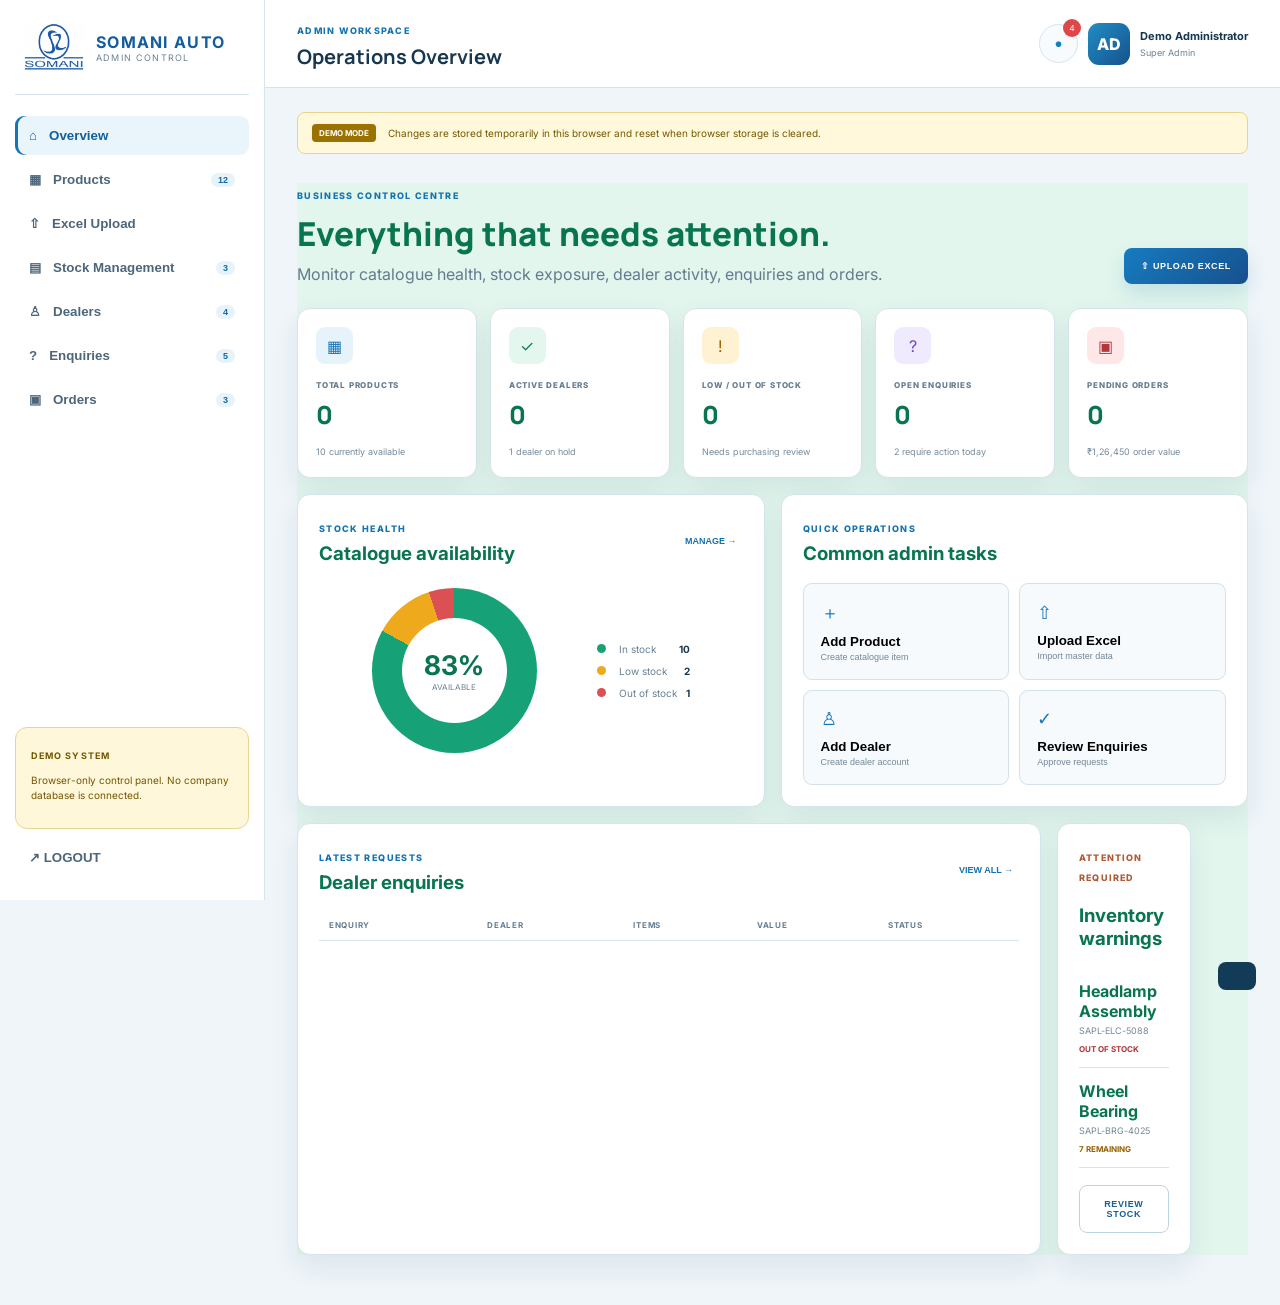
==== admin-dashboard.html @ 0837ea48 "Launch Somani Auto parts portal with dealer and admin dashboards" ====
<!doctype html><html lang="en"><head><meta charset="UTF-8"><meta name="viewport" content="width=device-width,initial-scale=1"><meta name="theme-color" content="#ffffff"><title>Admin Dashboard | Somani Auto</title><link rel="stylesheet" href="admin-dashboard.css?v=20261022-1"></head><body>
<aside class="sidebar" id="sidebar"><div class="brand"><img src="assets/images/somani-logo.png"><div><b>SOMANI AUTO</b><small>ADMIN CONTROL</small></div></div><nav id="nav"><button class="active" data-view="overview">⌂ <span>Overview</span></button><button data-view="products">▦ <span>Products</span><i>12</i></button><button data-view="excel">⇧ <span>Excel Upload</span></button><button data-view="stock">▤ <span>Stock Management</span><i>3</i></button><button data-view="dealers">♙ <span>Dealers</span><i>4</i></button><button data-view="enquiries">? <span>Enquiries</span><i>5</i></button><button data-view="orders">▣ <span>Orders</span><i>3</i></button></nav><div class="system"><b>DEMO SYSTEM</b><p>Browser-only control panel. No company database is connected.</p></div><button id="logout" class="logout">↗ LOGOUT</button></aside>
<div class="app"><header><button id="menu" class="menu">☰</button><div><small>ADMIN WORKSPACE</small><h1 id="title">Operations Overview</h1></div><div class="headRight"><button class="notification">●<i>4</i></button><div class="avatar">AD</div><div class="adminName"><b>Demo Administrator</b><span>Super Admin</span></div></div></header><main><div class="notice"><b>DEMO MODE</b><span>Changes are stored temporarily in this browser and reset when browser storage is cleared.</span></div>
<section id="overview" class="view active"><div class="viewHead"><div><span>BUSINESS CONTROL CENTRE</span><h2>Everything that needs attention.</h2><p>Monitor catalogue health, stock exposure, dealer activity, enquiries and orders.</p></div><button class="primary" data-open="excel">⇧ UPLOAD EXCEL</button></div><div class="kpis"><article><i class="blue">▦</i><span>TOTAL PRODUCTS</span><b id="kProducts">0</b><small>10 currently available</small></article><article><i class="green">✓</i><span>ACTIVE DEALERS</span><b id="kDealers">0</b><small>1 dealer on hold</small></article><article><i class="amber">!</i><span>LOW / OUT OF STOCK</span><b id="kStock">0</b><small>Needs purchasing review</small></article><article><i class="violet">?</i><span>OPEN ENQUIRIES</span><b id="kEnquiries">0</b><small>2 require action today</small></article><article><i class="red">▣</i><span>PENDING ORDERS</span><b id="kOrders">0</b><small>₹1,26,450 order value</small></article></div><div class="dashGrid"><article class="panel"><div class="panelHead"><div><span>STOCK HEALTH</span><h3>Catalogue availability</h3></div><button class="textBtn" data-open="stock">MANAGE →</button></div><div class="donutWrap"><div class="donut"><div><b>83%</b><span>AVAILABLE</span></div></div><div class="legend"><p><i class="lgGreen"></i><span>In stock</span><b>10</b></p><p><i class="lgAmber"></i><span>Low stock</span><b>2</b></p><p><i class="lgRed"></i><span>Out of stock</span><b>1</b></p></div></div></article><article class="panel"><div class="panelHead"><div><span>QUICK OPERATIONS</span><h3>Common admin tasks</h3></div></div><div class="quick"><button data-open="products"><i>＋</i><b>Add Product</b><span>Create catalogue item</span></button><button data-open="excel"><i>⇧</i><b>Upload Excel</b><span>Import master data</span></button><button data-open="dealers"><i>♙</i><b>Add Dealer</b><span>Create dealer account</span></button><button data-open="enquiries"><i>✓</i><b>Review Enquiries</b><span>Approve requests</span></button></div></article></div><div class="lower"><article class="panel"><div class="panelHead"><div><span>LATEST REQUESTS</span><h3>Dealer enquiries</h3></div><button class="textBtn" data-open="enquiries">VIEW ALL →</button></div><div class="tableWrap"><table><thead><tr><th>ENQUIRY</th><th>DEALER</th><th>ITEMS</th><th>VALUE</th><th>STATUS</th></tr></thead><tbody id="recentEnquiries"></tbody></table></div></article><article class="panel alertPanel"><span>ATTENTION REQUIRED</span><h3>Inventory warnings</h3><div class="alert"><b>Headlamp Assembly</b><small>SAPL-ELC-5088</small><strong>OUT OF STOCK</strong></div><div class="alert"><b>Wheel Bearing</b><small>SAPL-BRG-4025</small><strong class="low">7 REMAINING</strong></div><button class="secondary full" data-open="stock">REVIEW STOCK</button></article></div></section>
<section id="products" class="view"><div class="viewHead"><div><span>CATALOGUE MANAGEMENT</span><h2>Products</h2><p>Search, add, edit and control product visibility.</p></div><button id="addProduct" class="primary">+ ADD PRODUCT</button></div><div class="panel"><div class="toolbar"><input id="productSearch" placeholder="Search part number, name or category..."><select id="productStatus"><option>All Statuses</option><option>Active</option><option>Inactive</option></select></div><div class="tableWrap"><table><thead><tr><th>IMAGE</th><th>PART NUMBER</th><th>PRODUCT</th><th>CATEGORY</th><th>DEALER PRICE</th><th>STOCK</th><th>STATUS</th><th>ACTION</th></tr></thead><tbody id="productTable"></tbody></table></div></div></section>
<section id="excel" class="view"><div class="viewHead"><div><span>CONTROLLED DATA IMPORT</span><h2>Excel Upload</h2><p>Import products and stock using the standard Somani Auto workbook.</p></div><a class="secondary download" href="Somani_Auto_Master_Data_Template.xlsx" download>↓ DOWNLOAD TEMPLATE</a></div><div class="uploadGrid"><article class="panel uploadCard"><div class="uploadIcon">⇧</div><h3>Upload master workbook</h3><p>Select <b>Somani_Auto_Master_Data_Template.xlsx</b>. The demonstration validates filename, file type and size before showing a preview.</p><input type="file" id="excelFile" accept=".xlsx,.xls"><label for="excelFile" class="primary">CHOOSE EXCEL FILE</label><small>Maximum demo file size: 10 MB</small></article><article class="panel"><div class="panelHead"><div><span>WORKFLOW</span><h3>Import process</h3></div></div><ol class="steps"><li><b>Choose file</b><span>Select the approved template.</span></li><li><b>Validate structure</b><span>Required sheets and columns are checked in production.</span></li><li><b>Review preview</b><span>Valid and rejected records are separated.</span></li><li><b>Apply update</b><span>Approved records update the database.</span></li></ol></article></div><div id="uploadResult" class="panel result hidden"></div></section>
<section id="stock" class="view"><div class="viewHead"><div><span>INVENTORY CONTROL</span><h2>Stock Management</h2><p>Review availability, reserved quantities and reorder exposure.</p></div><button class="secondary" data-open="excel">⇧ BULK UPDATE</button></div><div class="panel"><div class="toolbar"><input id="stockSearch" placeholder="Search stock..."><select id="stockFilter"><option>All Stock</option><option>Low Stock</option><option>Out of Stock</option></select></div><div class="tableWrap"><table><thead><tr><th>PART NUMBER</th><th>PRODUCT</th><th>AVAILABLE</th><th>RESERVED</th><th>FREE STOCK</th><th>REORDER LEVEL</th><th>LOCATION</th><th>HEALTH</th></tr></thead><tbody id="stockTable"></tbody></table></div></div></section>
<section id="dealers" class="view"><div class="viewHead"><div><span>ACCOUNT MANAGEMENT</span><h2>Dealers</h2><p>Manage dealer accounts, credit limits and assigned salespeople.</p></div><button id="addDealer" class="primary">+ ADD DEALER</button></div><div id="dealerCards" class="dealerGrid"></div></section>
<section id="enquiries" class="view"><div class="viewHead"><div><span>SALES REQUESTS</span><h2>Enquiries</h2><p>Review, approve and convert dealer requests into orders.</p></div></div><div class="panel"><div class="tableWrap"><table><thead><tr><th>ENQUIRY</th><th>DATE</th><th>DEALER</th><th>ITEMS</th><th>VALUE</th><th>STATUS</th><th>ACTIONS</th></tr></thead><tbody id="enquiryTable"></tbody></table></div></div></section>
<section id="orders" class="view"><div class="viewHead"><div><span>FULFILMENT</span><h2>Order Processing</h2><p>Update dispatch, back-order and delivery statuses.</p></div></div><div class="panel"><div class="orderRow"><div><b>ORD-2026-1004</b><span>Shree Balaji Auto Parts • ₹7,840</span></div><select><option>In Transit</option><option>Delivered</option><option>Back Ordered</option></select><input type="date" value="2026-10-22"><button class="primary saveOrder">SAVE</button></div><div class="orderRow"><div><b>ORD-2026-1003</b><span>Central Truck Spares • ₹14,550</span></div><select><option>Pending Approval</option><option>Confirmed</option><option>Cancelled</option></select><input type="date" value="2026-10-27"><button class="primary saveOrder">SAVE</button></div></div></section>
</main></div>
<div id="modal" class="modal"><div class="modalBox"><button id="closeModal">×</button><div id="modalContent"></div></div></div><div id="toast"></div><script src="admin-dashboard.js?v=20261022-1"></script></body></html>
---- admin-dashboard.css ----
@import url("https://fonts.googleapis.com/css2?family=Inter:wght@400;500;600;700;800&family=Manrope:wght@600;700;800&display=swap");:root{--blue:#126db1;--navy:#0c2b47;--text:#173650;--muted:#637b8f;--line:#d6e4ec;--bg:#eff5f9;--green:#087c57;--amber:#996400;--red:#ae383b;--shadow:0 12px 28px rgba(29,70,98,.09)}*{box-sizing:border-box}body{margin:0;background:var(--bg);color:var(--text);font-family:Inter,Arial,sans-serif}.sidebar{position:fixed;inset:0 auto 0 0;width:265px;background:#fff;border-right:1px solid var(--line);padding:23px 15px;display:flex;flex-direction:column;z-index:30}.brand{display:flex;align-items:center;gap:11px;padding:0 8px 22px;border-bottom:1px solid var(--line)}.brand img{width:62px}.brand b,.brand small{display:block}.brand b{color:#145e9e;letter-spacing:.08em}.brand small{color:#6b8295;font-size:9px;letter-spacing:.13em}.sidebar nav{display:grid;gap:5px;padding:21px 0}.sidebar nav button,.logout{border:0;background:none;color:#4c667b;padding:12px 14px;border-radius:9px;font-weight:700;text-align:left;cursor:pointer;display:flex;align-items:center;gap:12px}.sidebar nav button span{flex:1}.sidebar nav button i{font-style:normal;background:#e7f3fa;color:#146aa8;padding:2px 7px;border-radius:15px;font-size:9px}.sidebar nav button.active,.sidebar nav button:hover{background:#eaf5fb;color:#0e609e;box-shadow:inset 3px 0 #1576b7}.system{margin-top:auto;background:#fff7d9;border:1px solid #ead491;color:#715700;border-radius:12px;padding:15px}.system b{font-size:9px;letter-spacing:.12em}.system p{font-size:10px;line-height:1.5}.logout{margin-top:9px}.app{margin-left:265px}.app>header{height:88px;background:#fff;border-bottom:1px solid var(--line);padding:0 32px;display:flex;align-items:center;justify-content:space-between;position:sticky;top:0;z-index:20}.app>header small{font-size:9px;color:#1475b5;font-weight:800;letter-spacing:.14em}.app>header h1{font:700 20px Manrope;margin:5px 0 0}.headRight{display:flex;align-items:center;gap:10px}.notification{width:39px;height:39px;border:1px solid var(--line);background:#f8fbfd;color:#1680bd;border-radius:50%;position:relative}.notification i{position:absolute;right:-4px;top:-6px;background:#df4649;color:#fff;border-radius:50%;width:18px;height:18px;font-style:normal;font-size:9px;display:grid;place-items:center}.avatar{width:42px;height:42px;background:linear-gradient(135deg,#218dc5,#15528c);color:#fff;border-radius:11px;display:grid;place-items:center;font-weight:800}.adminName b,.adminName span{display:block}.adminName b{font-size:11px}.adminName span{font-size:9px;color:#6d8293;margin-top:4px}.menu{display:none}main{padding:24px 32px 50px;max-width:1600px;margin:auto}.notice{display:flex;gap:12px;align-items:center;padding:11px 14px;background:#fff8db;color:#745800;border:1px solid #ead38c;border-radius:8px;font-size:10px}.notice b{background:#9b7200;color:#fff;padding:4px 7px;border-radius:4px;font-size:8px}.view{display:none}.view.active{display:block}.viewHead{display:flex;align-items:end;justify-content:space-between;gap:20px;margin:29px 0 24px}.viewHead span,.panelHead span{font-size:9px;color:#1473b3;letter-spacing:.15em;font-weight:800}.viewHead h2{font:800 33px Manrope;margin:8px 0}.viewHead p{color:var(--muted);margin:0}.primary,.secondary{border:0;border-radius:8px;padding:13px 17px;font-weight:800;font-size:9px;letter-spacing:.07em;cursor:pointer}.primary{color:#fff;background:linear-gradient(135deg,#167cc0,#17508e);box-shadow:0 9px 20px #166bad29}.secondary{color:#155e96;background:#fff;border:1px solid #bcd4e2;text-decoration:none}.full{width:100%}.kpis{display:grid;grid-template-columns:repeat(5,1fr);gap:13px}.kpis article{background:#fff;border:1px solid var(--line);border-radius:13px;padding:18px;box-shadow:var(--shadow)}.kpis i{width:37px;height:37px;border-radius:9px;display:grid;place-items:center;font-style:normal;margin-bottom:16px;background:#e6f3fb;color:#1473b2}.kpis i.green{background:#e3f7ee;color:var(--green)}.kpis i.amber{background:#fff2d2;color:var(--amber)}.kpis i.violet{background:#f0eaff;color:#6d4ab2}.kpis i.red{background:#ffe7e7;color:var(--red)}.kpis span{font-size:8px;color:#657d90;letter-spacing:.1em;font-weight:800;display:block}.kpis b{font:800 25px Manrope;display:block;margin:7px 0}.kpis small{color:#768b9b;font-size:9px}.dashGrid,.lower,.uploadGrid{display:grid;grid-template-columns:1fr 1fr;gap:16px;margin-top:16px}.lower{grid-template-columns:1.3fr .7fr}.panel{background:#fff;border:1px solid var(--line);border-radius:13px;padding:21px;box-shadow:var(--shadow)}.panelHead{display:flex;justify-content:space-between;gap:18px}.panelHead h3{margin:6px 0 0}.textBtn{border:0;background:none;color:#1471af;font-size:9px;font-weight:800;cursor:pointer}.donutWrap{display:flex;align-items:center;justify-content:space-around;padding:23px}.donut{width:165px;height:165px;border-radius:50%;background:conic-gradient(#16a276 0 83%,#efa91d 83% 95%,#db5052 95%);display:grid;place-items:center}.donut:before{content:"";width:105px;height:105px;background:#fff;border-radius:50%;position:absolute}.donut>div{position:relative;text-align:center}.donut b,.donut span{display:block}.donut b{font-size:27px}.donut span{font-size:8px;color:#6d8395}.legend p{display:grid;grid-template-columns:13px 1fr auto;gap:9px;align-items:center;font-size:10px;color:#668094}.legend p i{width:9px;height:9px;border-radius:50%;background:#16a276}.legend p i.lgAmber{background:#efa91d}.legend p i.lgRed{background:#db5052}.legend p b{color:#173750}.quick{display:grid;grid-template-columns:1fr 1fr;gap:10px;margin-top:18px}.quick button{border:1px solid #d2e2eb;background:#f6fafd;padding:17px;border-radius:9px;text-align:left;cursor:pointer}.quick button:hover{border-color:#66afd5;background:#edf8fc}.quick i,.quick b,.quick span{display:block}.quick i{font-style:normal;color:#1576b6;font-size:18px}.quick b{margin:9px 0 3px}.quick span{font-size:9px;color:#728798}.tableWrap{overflow:auto;margin-top:16px}table{border-collapse:collapse;width:100%;min-width:700px}th{text-align:left;color:#657d90;font-size:8px;letter-spacing:.09em;padding:10px;border-bottom:1px solid var(--line)}td{padding:12px 10px;border-bottom:1px solid #e5edf2;color:#3d586e;font-size:10px}td b{color:#173650}.badge{display:inline-block;padding:5px 8px;border-radius:15px;font-size:8px;font-weight:800}.active,.approved,.converted{background:#e2f6ed;color:#087450}.review,.new{background:#fff0cd;color:#815700}.hold,.out{background:#ffe5e4;color:#a63134}.alertPanel>span{font-size:9px;color:#b15a34;letter-spacing:.13em;font-weight:800}.alert{padding:13px 0;border-bottom:1px solid var(--line)}.alert b,.alert small,.alert strong{display:block}.alert small{color:#738796;font-size:9px;margin:4px 0 8px}.alert strong{color:#b03537;font-size:8px}.alert strong.low{color:#956000}.alertPanel button{margin-top:17px}.toolbar{display:flex;gap:10px}.toolbar input,.toolbar select,.orderRow input,.orderRow select{padding:12px;border:1px solid #c5d9e5;background:#f9fcfd;border-radius:7px;color:#3d586d}.toolbar input{flex:1}.thumb{width:45px;height:45px;object-fit:cover;border-radius:7px}.tinyBtn{border:1px solid #bfd5e3;background:#f3f9fc;color:#126ca9;border-radius:6px;padding:7px 9px;font-size:8px;font-weight:800;cursor:pointer}.uploadCard{text-align:center;padding:42px}.uploadIcon{font-size:38px;color:#1576b6}.uploadCard p{color:var(--muted);font-size:11px;line-height:1.7}.uploadCard input{display:none}.uploadCard label{display:inline-block;margin:15px}.uploadCard small{display:block;color:#7a8c9a;font-size:9px}.steps{list-style:none;padding:0}.steps li{position:relative;padding:7px 0 18px 45px}.steps li:before{content:counter(list-item);position:absolute;left:0;top:3px;width:30px;height:30px;border-radius:50%;background:#e7f4fb;color:#1270ae;display:grid;place-items:center;font-weight:800}.steps b,.steps span{display:block}.steps span{color:var(--muted);font-size:10px;margin-top:4px}.result{margin-top:16px}.result.hidden{display:none}.resultGrid{display:grid;grid-template-columns:repeat(3,1fr);gap:12px}.resultGrid div{background:#f4f9fc;border:1px solid #d3e2eb;border-radius:9px;padding:16px}.resultGrid b,.resultGrid span{display:block}.resultGrid b{font-size:22px}.resultGrid span{font-size:9px;color:#6b8193;margin-top:4px}.dealerGrid{display:grid;grid-template-columns:repeat(2,1fr);gap:15px}.dealerCard{background:#fff;border:1px solid var(--line);border-radius:13px;padding:20px;box-shadow:var(--shadow)}.dealerCard .dHead{display:flex;justify-content:space-between}.dealerCard h3{margin:0}.dealerCard p{color:var(--muted);font-size:10px}.dealerStats{display:grid;grid-template-columns:1fr 1fr;gap:10px;margin:17px 0}.dealerStats div{background:#f4f9fc;padding:13px;border-radius:8px}.dealerStats span,.dealerStats b{display:block}.dealerStats span{font-size:8px;color:#6b8193}.dealerStats b{font-size:14px;margin-top:5px}.dealerActions{display:flex;gap:8px}.orderRow{display:grid;grid-template-columns:1fr 190px 160px 80px;gap:12px;align-items:center;padding:17px;border-bottom:1px solid var(--line)}.orderRow div b,.orderRow div span{display:block}.orderRow div span{color:var(--muted);font-size:10px;margin-top:5px}.modal{display:none;position:fixed;inset:0;background:#0a2b466b;backdrop-filter:blur(5px);z-index:60;place-items:center}.modal.show{display:grid}.modalBox{width:min(540px,94%);max-height:90vh;overflow:auto;background:#fff;border-radius:15px;padding:28px;position:relative;box-shadow:0 35px 90px #0c2e4860}.modalBox>button{position:absolute;right:14px;top:10px;border:0;background:none;font-size:27px;color:#173b58}.modalBox h2{margin-top:0}.formGrid{display:grid;grid-template-columns:1fr 1fr;gap:12px}.formGrid label{font-size:9px;color:#5f788c;font-weight:800}.formGrid input,.formGrid select{width:100%;padding:12px;margin-top:6px;border:1px solid #bfd4e1;border-radius:7px}.formGrid .wide{grid-column:1/-1}#toast{position:fixed;right:24px;bottom:-90px;background:#123b58;color:#fff;padding:14px 19px;border-radius:8px;z-index:80;transition:.3s;font-size:11px}#toast.show{bottom:24px}@media(max-width:1200px){.kpis{grid-template-columns:repeat(3,1fr)}}@media(max-width:900px){.dashGrid,.lower,.uploadGrid{grid-template-columns:1fr}.dealerGrid{grid-template-columns:1fr}.orderRow{grid-template-columns:1fr 1fr}}@media(max-width:720px){.sidebar{transform:translateX(-100%);transition:.3s}.sidebar.open{transform:translateX(0)}.app{margin-left:0}.menu{display:block;border:0;background:#e8f4fb;color:#176ca6;padding:9px;border-radius:7px}.app>header{padding:0 14px}.adminName{display:none}main{padding:18px 13px}.viewHead{align-items:flex-start;flex-direction:column}.kpis{grid-template-columns:1fr 1fr}.donutWrap{flex-direction:column}.quick{grid-template-columns:1fr}.resultGrid{grid-template-columns:1fr}.orderRow{grid-template-columns:1fr}.formGrid{grid-template-columns:1fr}.formGrid .wide{grid-column:auto}}@media(max-width:450px){.kpis{grid-template-columns:1fr}}
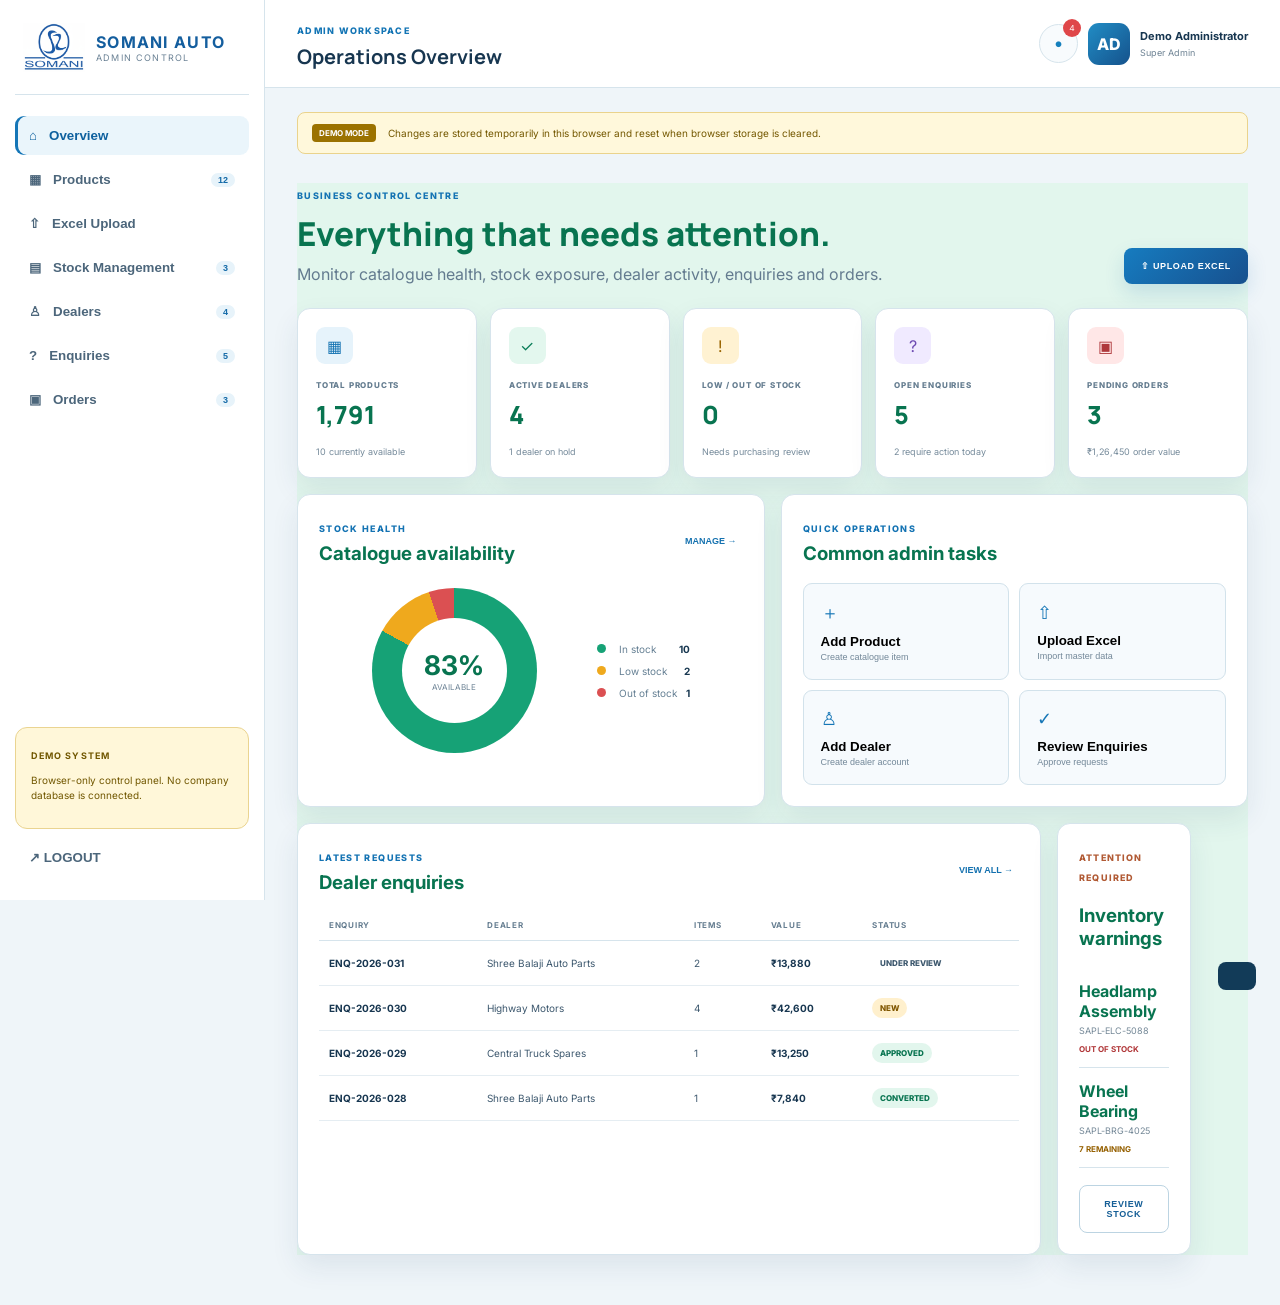
==== commit b637bdae: "Fix admin dashboard and add PG product hierarchy catalogue" ====
--- a/admin-dashboard.html
+++ b/admin-dashboard.html
@@ -1,12 +1,12 @@
-<!doctype html><html lang="en"><head><meta charset="UTF-8"><meta name="viewport" content="width=device-width,initial-scale=1"><meta name="theme-color" content="#ffffff"><title>Admin Dashboard | Somani Auto</title><link rel="stylesheet" href="admin-dashboard.css?v=20261022-1"></head><body>
+<!doctype html><html lang="en"><head><meta charset="UTF-8"><meta name="viewport" content="width=device-width,initial-scale=1"><meta name="theme-color" content="#ffffff"><title>Admin Dashboard | Somani Auto</title><link rel="stylesheet" href="admin-dashboard.css?v=20261022-hierarchy2"></head><body>
 <aside class="sidebar" id="sidebar"><div class="brand"><img src="assets/images/somani-logo.png"><div><b>SOMANI AUTO</b><small>ADMIN CONTROL</small></div></div><nav id="nav"><button class="active" data-view="overview">⌂ <span>Overview</span></button><button data-view="products">▦ <span>Products</span><i>12</i></button><button data-view="excel">⇧ <span>Excel Upload</span></button><button data-view="stock">▤ <span>Stock Management</span><i>3</i></button><button data-view="dealers">♙ <span>Dealers</span><i>4</i></button><button data-view="enquiries">? <span>Enquiries</span><i>5</i></button><button data-view="orders">▣ <span>Orders</span><i>3</i></button></nav><div class="system"><b>DEMO SYSTEM</b><p>Browser-only control panel. No company database is connected.</p></div><button id="logout" class="logout">↗ LOGOUT</button></aside>
 <div class="app"><header><button id="menu" class="menu">☰</button><div><small>ADMIN WORKSPACE</small><h1 id="title">Operations Overview</h1></div><div class="headRight"><button class="notification">●<i>4</i></button><div class="avatar">AD</div><div class="adminName"><b>Demo Administrator</b><span>Super Admin</span></div></div></header><main><div class="notice"><b>DEMO MODE</b><span>Changes are stored temporarily in this browser and reset when browser storage is cleared.</span></div>
 <section id="overview" class="view active"><div class="viewHead"><div><span>BUSINESS CONTROL CENTRE</span><h2>Everything that needs attention.</h2><p>Monitor catalogue health, stock exposure, dealer activity, enquiries and orders.</p></div><button class="primary" data-open="excel">⇧ UPLOAD EXCEL</button></div><div class="kpis"><article><i class="blue">▦</i><span>TOTAL PRODUCTS</span><b id="kProducts">0</b><small>10 currently available</small></article><article><i class="green">✓</i><span>ACTIVE DEALERS</span><b id="kDealers">0</b><small>1 dealer on hold</small></article><article><i class="amber">!</i><span>LOW / OUT OF STOCK</span><b id="kStock">0</b><small>Needs purchasing review</small></article><article><i class="violet">?</i><span>OPEN ENQUIRIES</span><b id="kEnquiries">0</b><small>2 require action today</small></article><article><i class="red">▣</i><span>PENDING ORDERS</span><b id="kOrders">0</b><small>₹1,26,450 order value</small></article></div><div class="dashGrid"><article class="panel"><div class="panelHead"><div><span>STOCK HEALTH</span><h3>Catalogue availability</h3></div><button class="textBtn" data-open="stock">MANAGE →</button></div><div class="donutWrap"><div class="donut"><div><b>83%</b><span>AVAILABLE</span></div></div><div class="legend"><p><i class="lgGreen"></i><span>In stock</span><b>10</b></p><p><i class="lgAmber"></i><span>Low stock</span><b>2</b></p><p><i class="lgRed"></i><span>Out of stock</span><b>1</b></p></div></div></article><article class="panel"><div class="panelHead"><div><span>QUICK OPERATIONS</span><h3>Common admin tasks</h3></div></div><div class="quick"><button data-open="products"><i>＋</i><b>Add Product</b><span>Create catalogue item</span></button><button data-open="excel"><i>⇧</i><b>Upload Excel</b><span>Import master data</span></button><button data-open="dealers"><i>♙</i><b>Add Dealer</b><span>Create dealer account</span></button><button data-open="enquiries"><i>✓</i><b>Review Enquiries</b><span>Approve requests</span></button></div></article></div><div class="lower"><article class="panel"><div class="panelHead"><div><span>LATEST REQUESTS</span><h3>Dealer enquiries</h3></div><button class="textBtn" data-open="enquiries">VIEW ALL →</button></div><div class="tableWrap"><table><thead><tr><th>ENQUIRY</th><th>DEALER</th><th>ITEMS</th><th>VALUE</th><th>STATUS</th></tr></thead><tbody id="recentEnquiries"></tbody></table></div></article><article class="panel alertPanel"><span>ATTENTION REQUIRED</span><h3>Inventory warnings</h3><div class="alert"><b>Headlamp Assembly</b><small>SAPL-ELC-5088</small><strong>OUT OF STOCK</strong></div><div class="alert"><b>Wheel Bearing</b><small>SAPL-BRG-4025</small><strong class="low">7 REMAINING</strong></div><button class="secondary full" data-open="stock">REVIEW STOCK</button></article></div></section>
-<section id="products" class="view"><div class="viewHead"><div><span>CATALOGUE MANAGEMENT</span><h2>Products</h2><p>Search, add, edit and control product visibility.</p></div><button id="addProduct" class="primary">+ ADD PRODUCT</button></div><div class="panel"><div class="toolbar"><input id="productSearch" placeholder="Search part number, name or category..."><select id="productStatus"><option>All Statuses</option><option>Active</option><option>Inactive</option></select></div><div class="tableWrap"><table><thead><tr><th>IMAGE</th><th>PART NUMBER</th><th>PRODUCT</th><th>CATEGORY</th><th>DEALER PRICE</th><th>STOCK</th><th>STATUS</th><th>ACTION</th></tr></thead><tbody id="productTable"></tbody></table></div></div></section>
+<section id="products" class="view"><div class="viewHead"><div><span>CATALOGUE MANAGEMENT</span><h2>Products</h2><p>Search, add, edit and control product visibility.</p></div><button id="addProduct" class="primary">+ ADD PRODUCT</button></div><div class="panel"><div class="toolbar"><input id="productSearch" placeholder="Search PG, hierarchy, part number or description..."><select id="productStatus"><option>All Statuses</option><option>Active</option><option>Inactive</option></select></div><div class="tableWrap"><table><thead><tr><th>IMAGE</th><th>PART NUMBER</th><th>PRODUCT</th><th>PG</th><th>PRODUCT HIERARCHY</th><th>COMMERCIAL</th><th>STATUS</th><th>ACTION</th></tr></thead><tbody id="productTable"></tbody></table></div></div></section>
 <section id="excel" class="view"><div class="viewHead"><div><span>CONTROLLED DATA IMPORT</span><h2>Excel Upload</h2><p>Import products and stock using the standard Somani Auto workbook.</p></div><a class="secondary download" href="Somani_Auto_Master_Data_Template.xlsx" download>↓ DOWNLOAD TEMPLATE</a></div><div class="uploadGrid"><article class="panel uploadCard"><div class="uploadIcon">⇧</div><h3>Upload master workbook</h3><p>Select <b>Somani_Auto_Master_Data_Template.xlsx</b>. The demonstration validates filename, file type and size before showing a preview.</p><input type="file" id="excelFile" accept=".xlsx,.xls"><label for="excelFile" class="primary">CHOOSE EXCEL FILE</label><small>Maximum demo file size: 10 MB</small></article><article class="panel"><div class="panelHead"><div><span>WORKFLOW</span><h3>Import process</h3></div></div><ol class="steps"><li><b>Choose file</b><span>Select the approved template.</span></li><li><b>Validate structure</b><span>Required sheets and columns are checked in production.</span></li><li><b>Review preview</b><span>Valid and rejected records are separated.</span></li><li><b>Apply update</b><span>Approved records update the database.</span></li></ol></article></div><div id="uploadResult" class="panel result hidden"></div></section>
 <section id="stock" class="view"><div class="viewHead"><div><span>INVENTORY CONTROL</span><h2>Stock Management</h2><p>Review availability, reserved quantities and reorder exposure.</p></div><button class="secondary" data-open="excel">⇧ BULK UPDATE</button></div><div class="panel"><div class="toolbar"><input id="stockSearch" placeholder="Search stock..."><select id="stockFilter"><option>All Stock</option><option>Low Stock</option><option>Out of Stock</option></select></div><div class="tableWrap"><table><thead><tr><th>PART NUMBER</th><th>PRODUCT</th><th>AVAILABLE</th><th>RESERVED</th><th>FREE STOCK</th><th>REORDER LEVEL</th><th>LOCATION</th><th>HEALTH</th></tr></thead><tbody id="stockTable"></tbody></table></div></div></section>
 <section id="dealers" class="view"><div class="viewHead"><div><span>ACCOUNT MANAGEMENT</span><h2>Dealers</h2><p>Manage dealer accounts, credit limits and assigned salespeople.</p></div><button id="addDealer" class="primary">+ ADD DEALER</button></div><div id="dealerCards" class="dealerGrid"></div></section>
 <section id="enquiries" class="view"><div class="viewHead"><div><span>SALES REQUESTS</span><h2>Enquiries</h2><p>Review, approve and convert dealer requests into orders.</p></div></div><div class="panel"><div class="tableWrap"><table><thead><tr><th>ENQUIRY</th><th>DATE</th><th>DEALER</th><th>ITEMS</th><th>VALUE</th><th>STATUS</th><th>ACTIONS</th></tr></thead><tbody id="enquiryTable"></tbody></table></div></div></section>
 <section id="orders" class="view"><div class="viewHead"><div><span>FULFILMENT</span><h2>Order Processing</h2><p>Update dispatch, back-order and delivery statuses.</p></div></div><div class="panel"><div class="orderRow"><div><b>ORD-2026-1004</b><span>Shree Balaji Auto Parts • ₹7,840</span></div><select><option>In Transit</option><option>Delivered</option><option>Back Ordered</option></select><input type="date" value="2026-10-22"><button class="primary saveOrder">SAVE</button></div><div class="orderRow"><div><b>ORD-2026-1003</b><span>Central Truck Spares • ₹14,550</span></div><select><option>Pending Approval</option><option>Confirmed</option><option>Cancelled</option></select><input type="date" value="2026-10-27"><button class="primary saveOrder">SAVE</button></div></div></section>
 </main></div>
-<div id="modal" class="modal"><div class="modalBox"><button id="closeModal">×</button><div id="modalContent"></div></div></div><div id="toast"></div><script src="admin-dashboard.js?v=20261022-1"></script></body></html>+<div id="modal" class="modal"><div class="modalBox"><button id="closeModal">×</button><div id="modalContent"></div></div></div><div id="toast"></div><script src="admin-dashboard.js?v=20261022-hierarchy2"></script></body></html>
--- a/admin-dashboard.css
+++ b/admin-dashboard.css
@@ -1 +1,2 @@
-@import url("https://fonts.googleapis.com/css2?family=Inter:wght@400;500;600;700;800&family=Manrope:wght@600;700;800&display=swap");:root{--blue:#126db1;--navy:#0c2b47;--text:#173650;--muted:#637b8f;--line:#d6e4ec;--bg:#eff5f9;--green:#087c57;--amber:#996400;--red:#ae383b;--shadow:0 12px 28px rgba(29,70,98,.09)}*{box-sizing:border-box}body{margin:0;background:var(--bg);color:var(--text);font-family:Inter,Arial,sans-serif}.sidebar{position:fixed;inset:0 auto 0 0;width:265px;background:#fff;border-right:1px solid var(--line);padding:23px 15px;display:flex;flex-direction:column;z-index:30}.brand{display:flex;align-items:center;gap:11px;padding:0 8px 22px;border-bottom:1px solid var(--line)}.brand img{width:62px}.brand b,.brand small{display:block}.brand b{color:#145e9e;letter-spacing:.08em}.brand small{color:#6b8295;font-size:9px;letter-spacing:.13em}.sidebar nav{display:grid;gap:5px;padding:21px 0}.sidebar nav button,.logout{border:0;background:none;color:#4c667b;padding:12px 14px;border-radius:9px;font-weight:700;text-align:left;cursor:pointer;display:flex;align-items:center;gap:12px}.sidebar nav button span{flex:1}.sidebar nav button i{font-style:normal;background:#e7f3fa;color:#146aa8;padding:2px 7px;border-radius:15px;font-size:9px}.sidebar nav button.active,.sidebar nav button:hover{background:#eaf5fb;color:#0e609e;box-shadow:inset 3px 0 #1576b7}.system{margin-top:auto;background:#fff7d9;border:1px solid #ead491;color:#715700;border-radius:12px;padding:15px}.system b{font-size:9px;letter-spacing:.12em}.system p{font-size:10px;line-height:1.5}.logout{margin-top:9px}.app{margin-left:265px}.app>header{height:88px;background:#fff;border-bottom:1px solid var(--line);padding:0 32px;display:flex;align-items:center;justify-content:space-between;position:sticky;top:0;z-index:20}.app>header small{font-size:9px;color:#1475b5;font-weight:800;letter-spacing:.14em}.app>header h1{font:700 20px Manrope;margin:5px 0 0}.headRight{display:flex;align-items:center;gap:10px}.notification{width:39px;height:39px;border:1px solid var(--line);background:#f8fbfd;color:#1680bd;border-radius:50%;position:relative}.notification i{position:absolute;right:-4px;top:-6px;background:#df4649;color:#fff;border-radius:50%;width:18px;height:18px;font-style:normal;font-size:9px;display:grid;place-items:center}.avatar{width:42px;height:42px;background:linear-gradient(135deg,#218dc5,#15528c);color:#fff;border-radius:11px;display:grid;place-items:center;font-weight:800}.adminName b,.adminName span{display:block}.adminName b{font-size:11px}.adminName span{font-size:9px;color:#6d8293;margin-top:4px}.menu{display:none}main{padding:24px 32px 50px;max-width:1600px;margin:auto}.notice{display:flex;gap:12px;align-items:center;padding:11px 14px;background:#fff8db;color:#745800;border:1px solid #ead38c;border-radius:8px;font-size:10px}.notice b{background:#9b7200;color:#fff;padding:4px 7px;border-radius:4px;font-size:8px}.view{display:none}.view.active{display:block}.viewHead{display:flex;align-items:end;justify-content:space-between;gap:20px;margin:29px 0 24px}.viewHead span,.panelHead span{font-size:9px;color:#1473b3;letter-spacing:.15em;font-weight:800}.viewHead h2{font:800 33px Manrope;margin:8px 0}.viewHead p{color:var(--muted);margin:0}.primary,.secondary{border:0;border-radius:8px;padding:13px 17px;font-weight:800;font-size:9px;letter-spacing:.07em;cursor:pointer}.primary{color:#fff;background:linear-gradient(135deg,#167cc0,#17508e);box-shadow:0 9px 20px #166bad29}.secondary{color:#155e96;background:#fff;border:1px solid #bcd4e2;text-decoration:none}.full{width:100%}.kpis{display:grid;grid-template-columns:repeat(5,1fr);gap:13px}.kpis article{background:#fff;border:1px solid var(--line);border-radius:13px;padding:18px;box-shadow:var(--shadow)}.kpis i{width:37px;height:37px;border-radius:9px;display:grid;place-items:center;font-style:normal;margin-bottom:16px;background:#e6f3fb;color:#1473b2}.kpis i.green{background:#e3f7ee;color:var(--green)}.kpis i.amber{background:#fff2d2;color:var(--amber)}.kpis i.violet{background:#f0eaff;color:#6d4ab2}.kpis i.red{background:#ffe7e7;color:var(--red)}.kpis span{font-size:8px;color:#657d90;letter-spacing:.1em;font-weight:800;display:block}.kpis b{font:800 25px Manrope;display:block;margin:7px 0}.kpis small{color:#768b9b;font-size:9px}.dashGrid,.lower,.uploadGrid{display:grid;grid-template-columns:1fr 1fr;gap:16px;margin-top:16px}.lower{grid-template-columns:1.3fr .7fr}.panel{background:#fff;border:1px solid var(--line);border-radius:13px;padding:21px;box-shadow:var(--shadow)}.panelHead{display:flex;justify-content:space-between;gap:18px}.panelHead h3{margin:6px 0 0}.textBtn{border:0;background:none;color:#1471af;font-size:9px;font-weight:800;cursor:pointer}.donutWrap{display:flex;align-items:center;justify-content:space-around;padding:23px}.donut{width:165px;height:165px;border-radius:50%;background:conic-gradient(#16a276 0 83%,#efa91d 83% 95%,#db5052 95%);display:grid;place-items:center}.donut:before{content:"";width:105px;height:105px;background:#fff;border-radius:50%;position:absolute}.donut>div{position:relative;text-align:center}.donut b,.donut span{display:block}.donut b{font-size:27px}.donut span{font-size:8px;color:#6d8395}.legend p{display:grid;grid-template-columns:13px 1fr auto;gap:9px;align-items:center;font-size:10px;color:#668094}.legend p i{width:9px;height:9px;border-radius:50%;background:#16a276}.legend p i.lgAmber{background:#efa91d}.legend p i.lgRed{background:#db5052}.legend p b{color:#173750}.quick{display:grid;grid-template-columns:1fr 1fr;gap:10px;margin-top:18px}.quick button{border:1px solid #d2e2eb;background:#f6fafd;padding:17px;border-radius:9px;text-align:left;cursor:pointer}.quick button:hover{border-color:#66afd5;background:#edf8fc}.quick i,.quick b,.quick span{display:block}.quick i{font-style:normal;color:#1576b6;font-size:18px}.quick b{margin:9px 0 3px}.quick span{font-size:9px;color:#728798}.tableWrap{overflow:auto;margin-top:16px}table{border-collapse:collapse;width:100%;min-width:700px}th{text-align:left;color:#657d90;font-size:8px;letter-spacing:.09em;padding:10px;border-bottom:1px solid var(--line)}td{padding:12px 10px;border-bottom:1px solid #e5edf2;color:#3d586e;font-size:10px}td b{color:#173650}.badge{display:inline-block;padding:5px 8px;border-radius:15px;font-size:8px;font-weight:800}.active,.approved,.converted{background:#e2f6ed;color:#087450}.review,.new{background:#fff0cd;color:#815700}.hold,.out{background:#ffe5e4;color:#a63134}.alertPanel>span{font-size:9px;color:#b15a34;letter-spacing:.13em;font-weight:800}.alert{padding:13px 0;border-bottom:1px solid var(--line)}.alert b,.alert small,.alert strong{display:block}.alert small{color:#738796;font-size:9px;margin:4px 0 8px}.alert strong{color:#b03537;font-size:8px}.alert strong.low{color:#956000}.alertPanel button{margin-top:17px}.toolbar{display:flex;gap:10px}.toolbar input,.toolbar select,.orderRow input,.orderRow select{padding:12px;border:1px solid #c5d9e5;background:#f9fcfd;border-radius:7px;color:#3d586d}.toolbar input{flex:1}.thumb{width:45px;height:45px;object-fit:cover;border-radius:7px}.tinyBtn{border:1px solid #bfd5e3;background:#f3f9fc;color:#126ca9;border-radius:6px;padding:7px 9px;font-size:8px;font-weight:800;cursor:pointer}.uploadCard{text-align:center;padding:42px}.uploadIcon{font-size:38px;color:#1576b6}.uploadCard p{color:var(--muted);font-size:11px;line-height:1.7}.uploadCard input{display:none}.uploadCard label{display:inline-block;margin:15px}.uploadCard small{display:block;color:#7a8c9a;font-size:9px}.steps{list-style:none;padding:0}.steps li{position:relative;padding:7px 0 18px 45px}.steps li:before{content:counter(list-item);position:absolute;left:0;top:3px;width:30px;height:30px;border-radius:50%;background:#e7f4fb;color:#1270ae;display:grid;place-items:center;font-weight:800}.steps b,.steps span{display:block}.steps span{color:var(--muted);font-size:10px;margin-top:4px}.result{margin-top:16px}.result.hidden{display:none}.resultGrid{display:grid;grid-template-columns:repeat(3,1fr);gap:12px}.resultGrid div{background:#f4f9fc;border:1px solid #d3e2eb;border-radius:9px;padding:16px}.resultGrid b,.resultGrid span{display:block}.resultGrid b{font-size:22px}.resultGrid span{font-size:9px;color:#6b8193;margin-top:4px}.dealerGrid{display:grid;grid-template-columns:repeat(2,1fr);gap:15px}.dealerCard{background:#fff;border:1px solid var(--line);border-radius:13px;padding:20px;box-shadow:var(--shadow)}.dealerCard .dHead{display:flex;justify-content:space-between}.dealerCard h3{margin:0}.dealerCard p{color:var(--muted);font-size:10px}.dealerStats{display:grid;grid-template-columns:1fr 1fr;gap:10px;margin:17px 0}.dealerStats div{background:#f4f9fc;padding:13px;border-radius:8px}.dealerStats span,.dealerStats b{display:block}.dealerStats span{font-size:8px;color:#6b8193}.dealerStats b{font-size:14px;margin-top:5px}.dealerActions{display:flex;gap:8px}.orderRow{display:grid;grid-template-columns:1fr 190px 160px 80px;gap:12px;align-items:center;padding:17px;border-bottom:1px solid var(--line)}.orderRow div b,.orderRow div span{display:block}.orderRow div span{color:var(--muted);font-size:10px;margin-top:5px}.modal{display:none;position:fixed;inset:0;background:#0a2b466b;backdrop-filter:blur(5px);z-index:60;place-items:center}.modal.show{display:grid}.modalBox{width:min(540px,94%);max-height:90vh;overflow:auto;background:#fff;border-radius:15px;padding:28px;position:relative;box-shadow:0 35px 90px #0c2e4860}.modalBox>button{position:absolute;right:14px;top:10px;border:0;background:none;font-size:27px;color:#173b58}.modalBox h2{margin-top:0}.formGrid{display:grid;grid-template-columns:1fr 1fr;gap:12px}.formGrid label{font-size:9px;color:#5f788c;font-weight:800}.formGrid input,.formGrid select{width:100%;padding:12px;margin-top:6px;border:1px solid #bfd4e1;border-radius:7px}.formGrid .wide{grid-column:1/-1}#toast{position:fixed;right:24px;bottom:-90px;background:#123b58;color:#fff;padding:14px 19px;border-radius:8px;z-index:80;transition:.3s;font-size:11px}#toast.show{bottom:24px}@media(max-width:1200px){.kpis{grid-template-columns:repeat(3,1fr)}}@media(max-width:900px){.dashGrid,.lower,.uploadGrid{grid-template-columns:1fr}.dealerGrid{grid-template-columns:1fr}.orderRow{grid-template-columns:1fr 1fr}}@media(max-width:720px){.sidebar{transform:translateX(-100%);transition:.3s}.sidebar.open{transform:translateX(0)}.app{margin-left:0}.menu{display:block;border:0;background:#e8f4fb;color:#176ca6;padding:9px;border-radius:7px}.app>header{padding:0 14px}.adminName{display:none}main{padding:18px 13px}.viewHead{align-items:flex-start;flex-direction:column}.kpis{grid-template-columns:1fr 1fr}.donutWrap{flex-direction:column}.quick{grid-template-columns:1fr}.resultGrid{grid-template-columns:1fr}.orderRow{grid-template-columns:1fr}.formGrid{grid-template-columns:1fr}.formGrid .wide{grid-column:auto}}@media(max-width:450px){.kpis{grid-template-columns:1fr}}+@import url("https://fonts.googleapis.com/css2?family=Inter:wght@400;500;600;700;800&family=Manrope:wght@600;700;800&display=swap");:root{--blue:#126db1;--navy:#0c2b47;--text:#173650;--muted:#637b8f;--line:#d6e4ec;--bg:#eff5f9;--green:#087c57;--amber:#996400;--red:#ae383b;--shadow:0 12px 28px rgba(29,70,98,.09)}*{box-sizing:border-box}body{margin:0;background:var(--bg);color:var(--text);font-family:Inter,Arial,sans-serif}.sidebar{position:fixed;inset:0 auto 0 0;width:265px;background:#fff;border-right:1px solid var(--line);padding:23px 15px;display:flex;flex-direction:column;z-index:30}.brand{display:flex;align-items:center;gap:11px;padding:0 8px 22px;border-bottom:1px solid var(--line)}.brand img{width:62px}.brand b,.brand small{display:block}.brand b{color:#145e9e;letter-spacing:.08em}.brand small{color:#6b8295;font-size:9px;letter-spacing:.13em}.sidebar nav{display:grid;gap:5px;padding:21px 0}.sidebar nav button,.logout{border:0;background:none;color:#4c667b;padding:12px 14px;border-radius:9px;font-weight:700;text-align:left;cursor:pointer;display:flex;align-items:center;gap:12px}.sidebar nav button span{flex:1}.sidebar nav button i{font-style:normal;background:#e7f3fa;color:#146aa8;padding:2px 7px;border-radius:15px;font-size:9px}.sidebar nav button.active,.sidebar nav button:hover{background:#eaf5fb;color:#0e609e;box-shadow:inset 3px 0 #1576b7}.system{margin-top:auto;background:#fff7d9;border:1px solid #ead491;color:#715700;border-radius:12px;padding:15px}.system b{font-size:9px;letter-spacing:.12em}.system p{font-size:10px;line-height:1.5}.logout{margin-top:9px}.app{margin-left:265px}.app>header{height:88px;background:#fff;border-bottom:1px solid var(--line);padding:0 32px;display:flex;align-items:center;justify-content:space-between;position:sticky;top:0;z-index:20}.app>header small{font-size:9px;color:#1475b5;font-weight:800;letter-spacing:.14em}.app>header h1{font:700 20px Manrope;margin:5px 0 0}.headRight{display:flex;align-items:center;gap:10px}.notification{width:39px;height:39px;border:1px solid var(--line);background:#f8fbfd;color:#1680bd;border-radius:50%;position:relative}.notification i{position:absolute;right:-4px;top:-6px;background:#df4649;color:#fff;border-radius:50%;width:18px;height:18px;font-style:normal;font-size:9px;display:grid;place-items:center}.avatar{width:42px;height:42px;background:linear-gradient(135deg,#218dc5,#15528c);color:#fff;border-radius:11px;display:grid;place-items:center;font-weight:800}.adminName b,.adminName span{display:block}.adminName b{font-size:11px}.adminName span{font-size:9px;color:#6d8293;margin-top:4px}.menu{display:none}main{padding:24px 32px 50px;max-width:1600px;margin:auto}.notice{display:flex;gap:12px;align-items:center;padding:11px 14px;background:#fff8db;color:#745800;border:1px solid #ead38c;border-radius:8px;font-size:10px}.notice b{background:#9b7200;color:#fff;padding:4px 7px;border-radius:4px;font-size:8px}.view{display:none}.view.active{display:block}.viewHead{display:flex;align-items:end;justify-content:space-between;gap:20px;margin:29px 0 24px}.viewHead span,.panelHead span{font-size:9px;color:#1473b3;letter-spacing:.15em;font-weight:800}.viewHead h2{font:800 33px Manrope;margin:8px 0}.viewHead p{color:var(--muted);margin:0}.primary,.secondary{border:0;border-radius:8px;padding:13px 17px;font-weight:800;font-size:9px;letter-spacing:.07em;cursor:pointer}.primary{color:#fff;background:linear-gradient(135deg,#167cc0,#17508e);box-shadow:0 9px 20px #166bad29}.secondary{color:#155e96;background:#fff;border:1px solid #bcd4e2;text-decoration:none}.full{width:100%}.kpis{display:grid;grid-template-columns:repeat(5,1fr);gap:13px}.kpis article{background:#fff;border:1px solid var(--line);border-radius:13px;padding:18px;box-shadow:var(--shadow)}.kpis i{width:37px;height:37px;border-radius:9px;display:grid;place-items:center;font-style:normal;margin-bottom:16px;background:#e6f3fb;color:#1473b2}.kpis i.green{background:#e3f7ee;color:var(--green)}.kpis i.amber{background:#fff2d2;color:var(--amber)}.kpis i.violet{background:#f0eaff;color:#6d4ab2}.kpis i.red{background:#ffe7e7;color:var(--red)}.kpis span{font-size:8px;color:#657d90;letter-spacing:.1em;font-weight:800;display:block}.kpis b{font:800 25px Manrope;display:block;margin:7px 0}.kpis small{color:#768b9b;font-size:9px}.dashGrid,.lower,.uploadGrid{display:grid;grid-template-columns:1fr 1fr;gap:16px;margin-top:16px}.lower{grid-template-columns:1.3fr .7fr}.panel{background:#fff;border:1px solid var(--line);border-radius:13px;padding:21px;box-shadow:var(--shadow)}.panelHead{display:flex;justify-content:space-between;gap:18px}.panelHead h3{margin:6px 0 0}.textBtn{border:0;background:none;color:#1471af;font-size:9px;font-weight:800;cursor:pointer}.donutWrap{display:flex;align-items:center;justify-content:space-around;padding:23px}.donut{width:165px;height:165px;border-radius:50%;background:conic-gradient(#16a276 0 83%,#efa91d 83% 95%,#db5052 95%);display:grid;place-items:center}.donut:before{content:"";width:105px;height:105px;background:#fff;border-radius:50%;position:absolute}.donut>div{position:relative;text-align:center}.donut b,.donut span{display:block}.donut b{font-size:27px}.donut span{font-size:8px;color:#6d8395}.legend p{display:grid;grid-template-columns:13px 1fr auto;gap:9px;align-items:center;font-size:10px;color:#668094}.legend p i{width:9px;height:9px;border-radius:50%;background:#16a276}.legend p i.lgAmber{background:#efa91d}.legend p i.lgRed{background:#db5052}.legend p b{color:#173750}.quick{display:grid;grid-template-columns:1fr 1fr;gap:10px;margin-top:18px}.quick button{border:1px solid #d2e2eb;background:#f6fafd;padding:17px;border-radius:9px;text-align:left;cursor:pointer}.quick button:hover{border-color:#66afd5;background:#edf8fc}.quick i,.quick b,.quick span{display:block}.quick i{font-style:normal;color:#1576b6;font-size:18px}.quick b{margin:9px 0 3px}.quick span{font-size:9px;color:#728798}.tableWrap{overflow:auto;margin-top:16px}table{border-collapse:collapse;width:100%;min-width:700px}th{text-align:left;color:#657d90;font-size:8px;letter-spacing:.09em;padding:10px;border-bottom:1px solid var(--line)}td{padding:12px 10px;border-bottom:1px solid #e5edf2;color:#3d586e;font-size:10px}td b{color:#173650}.badge{display:inline-block;padding:5px 8px;border-radius:15px;font-size:8px;font-weight:800}.active,.approved,.converted{background:#e2f6ed;color:#087450}.review,.new{background:#fff0cd;color:#815700}.hold,.out{background:#ffe5e4;color:#a63134}.alertPanel>span{font-size:9px;color:#b15a34;letter-spacing:.13em;font-weight:800}.alert{padding:13px 0;border-bottom:1px solid var(--line)}.alert b,.alert small,.alert strong{display:block}.alert small{color:#738796;font-size:9px;margin:4px 0 8px}.alert strong{color:#b03537;font-size:8px}.alert strong.low{color:#956000}.alertPanel button{margin-top:17px}.toolbar{display:flex;gap:10px}.toolbar input,.toolbar select,.orderRow input,.orderRow select{padding:12px;border:1px solid #c5d9e5;background:#f9fcfd;border-radius:7px;color:#3d586d}.toolbar input{flex:1}.thumb{width:45px;height:45px;object-fit:cover;border-radius:7px}.tinyBtn{border:1px solid #bfd5e3;background:#f3f9fc;color:#126ca9;border-radius:6px;padding:7px 9px;font-size:8px;font-weight:800;cursor:pointer}.uploadCard{text-align:center;padding:42px}.uploadIcon{font-size:38px;color:#1576b6}.uploadCard p{color:var(--muted);font-size:11px;line-height:1.7}.uploadCard input{display:none}.uploadCard label{display:inline-block;margin:15px}.uploadCard small{display:block;color:#7a8c9a;font-size:9px}.steps{list-style:none;padding:0}.steps li{position:relative;padding:7px 0 18px 45px}.steps li:before{content:counter(list-item);position:absolute;left:0;top:3px;width:30px;height:30px;border-radius:50%;background:#e7f4fb;color:#1270ae;display:grid;place-items:center;font-weight:800}.steps b,.steps span{display:block}.steps span{color:var(--muted);font-size:10px;margin-top:4px}.result{margin-top:16px}.result.hidden{display:none}.resultGrid{display:grid;grid-template-columns:repeat(3,1fr);gap:12px}.resultGrid div{background:#f4f9fc;border:1px solid #d3e2eb;border-radius:9px;padding:16px}.resultGrid b,.resultGrid span{display:block}.resultGrid b{font-size:22px}.resultGrid span{font-size:9px;color:#6b8193;margin-top:4px}.dealerGrid{display:grid;grid-template-columns:repeat(2,1fr);gap:15px}.dealerCard{background:#fff;border:1px solid var(--line);border-radius:13px;padding:20px;box-shadow:var(--shadow)}.dealerCard .dHead{display:flex;justify-content:space-between}.dealerCard h3{margin:0}.dealerCard p{color:var(--muted);font-size:10px}.dealerStats{display:grid;grid-template-columns:1fr 1fr;gap:10px;margin:17px 0}.dealerStats div{background:#f4f9fc;padding:13px;border-radius:8px}.dealerStats span,.dealerStats b{display:block}.dealerStats span{font-size:8px;color:#6b8193}.dealerStats b{font-size:14px;margin-top:5px}.dealerActions{display:flex;gap:8px}.orderRow{display:grid;grid-template-columns:1fr 190px 160px 80px;gap:12px;align-items:center;padding:17px;border-bottom:1px solid var(--line)}.orderRow div b,.orderRow div span{display:block}.orderRow div span{color:var(--muted);font-size:10px;margin-top:5px}.modal{display:none;position:fixed;inset:0;background:#0a2b466b;backdrop-filter:blur(5px);z-index:60;place-items:center}.modal.show{display:grid}.modalBox{width:min(540px,94%);max-height:90vh;overflow:auto;background:#fff;border-radius:15px;padding:28px;position:relative;box-shadow:0 35px 90px #0c2e4860}.modalBox>button{position:absolute;right:14px;top:10px;border:0;background:none;font-size:27px;color:#173b58}.modalBox h2{margin-top:0}.formGrid{display:grid;grid-template-columns:1fr 1fr;gap:12px}.formGrid label{font-size:9px;color:#5f788c;font-weight:800}.formGrid input,.formGrid select{width:100%;padding:12px;margin-top:6px;border:1px solid #bfd4e1;border-radius:7px}.formGrid .wide{grid-column:1/-1}#toast{position:fixed;right:24px;bottom:-90px;background:#123b58;color:#fff;padding:14px 19px;border-radius:8px;z-index:80;transition:.3s;font-size:11px}#toast.show{bottom:24px}@media(max-width:1200px){.kpis{grid-template-columns:repeat(3,1fr)}}@media(max-width:900px){.dashGrid,.lower,.uploadGrid{grid-template-columns:1fr}.dealerGrid{grid-template-columns:1fr}.orderRow{grid-template-columns:1fr 1fr}}@media(max-width:720px){.sidebar{transform:translateX(-100%);transition:.3s}.sidebar.open{transform:translateX(0)}.app{margin-left:0}.menu{display:block;border:0;background:#e8f4fb;color:#176ca6;padding:9px;border-radius:7px}.app>header{padding:0 14px}.adminName{display:none}main{padding:18px 13px}.viewHead{align-items:flex-start;flex-direction:column}.kpis{grid-template-columns:1fr 1fr}.donutWrap{flex-direction:column}.quick{grid-template-columns:1fr}.resultGrid{grid-template-columns:1fr}.orderRow{grid-template-columns:1fr}.formGrid{grid-template-columns:1fr}.formGrid .wide{grid-column:auto}}@media(max-width:450px){.kpis{grid-template-columns:1fr}}
+.awaitingstockfile{background:#eaf4fb;color:#17699f}.catalogNote{padding:10px;background:#eaf5fb;color:#185e8e;border-radius:8px}
